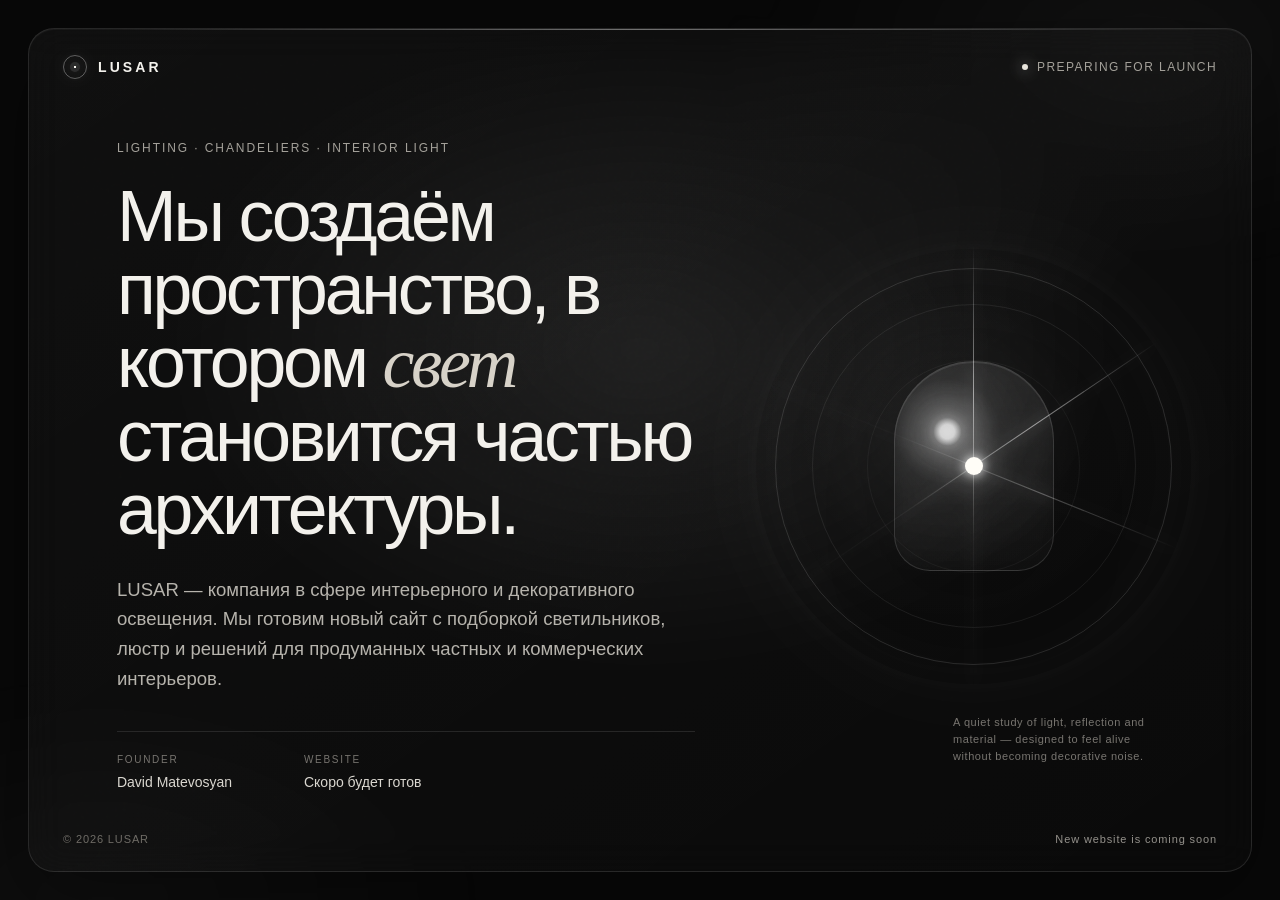
==== index.html @ 87728925 "Rename index(4).html to index.html" ====
<!doctype html>
<html lang="ru">
<head>
  <meta charset="utf-8" />
  <meta name="viewport" content="width=device-width,initial-scale=1,viewport-fit=cover" />
  <title>LUSAR — Lighting & Interiors</title>
  <meta name="description" content="LUSAR — свет, светильники и люстры для частных и коммерческих интерьеров. Новый сайт готовится к запуску." />
  <meta name="theme-color" content="#0a0a0a" />
  <meta name="robots" content="index,follow" />
  <meta property="og:title" content="LUSAR — сайт скоро откроется" />
  <meta property="og:description" content="Свет, светильники и люстры для продуманных интерьеров. Новый сайт LUSAR готовится к запуску." />
  <meta property="og:type" content="website" />
  <style>
    :root{
      --bg:#080808;
      --panel:rgba(255,255,255,.045);
      --line:rgba(255,255,255,.105);
      --text:#f3f1ec;
      --muted:#a4a19a;
      --soft:#d7d2c8;
      --glow:rgba(241,238,229,.16);
      --mx:50%; --my:42%;
    }
    *{box-sizing:border-box}
    html,body{height:100%;margin:0;background:var(--bg);color:var(--text)}
    body{
      font-family:Inter,ui-sans-serif,-apple-system,BlinkMacSystemFont,"Segoe UI",Roboto,Helvetica,Arial,sans-serif;
      overflow:hidden;
      -webkit-font-smoothing:antialiased;
      text-rendering:optimizeLegibility;
    }
    body::before{
      content:""; position:fixed; inset:-20%; pointer-events:none;
      background:
        radial-gradient(900px 600px at var(--mx) var(--my), rgba(255,255,255,.09), transparent 58%),
        radial-gradient(700px 420px at 78% 18%, rgba(255,255,255,.045), transparent 62%),
        radial-gradient(700px 420px at 20% 86%, rgba(255,255,255,.035), transparent 64%);
      filter:blur(10px); opacity:.92;
      transition:opacity .4s ease;
      animation:breathe 9s ease-in-out infinite alternate;
    }
    body::after{
      content:""; position:fixed; inset:0; pointer-events:none; opacity:.25;
      background-image:url("data:image/svg+xml,%3Csvg viewBox='0 0 220 220' xmlns='http://www.w3.org/2000/svg'%3E%3Cfilter id='n'%3E%3CfeTurbulence type='fractalNoise' baseFrequency='.95' numOctaves='3' stitchTiles='stitch'/%3E%3C/filter%3E%3Crect width='100%25' height='100%25' filter='url(%23n)' opacity='.12'/%3E%3C/svg%3E");
      mix-blend-mode:soft-light;
    }
    @keyframes breathe{from{transform:scale(1) translate3d(0,0,0)}to{transform:scale(1.04) translate3d(-1%,1%,0)}}
    @keyframes reveal{from{opacity:0;transform:translateY(14px);filter:blur(8px)}to{opacity:1;transform:none;filter:none}}
    @keyframes sheen{0%,75%{transform:translateX(-120%) skewX(-18deg)}100%{transform:translateX(180%) skewX(-18deg)}}
    @keyframes lineMove{0%{transform:translateX(-120%)}100%{transform:translateX(120%)}}

    .page{height:100svh;min-height:620px;padding:28px;position:relative;display:grid;place-items:stretch}
    .shell{
      position:relative; width:100%; height:100%; border:1px solid var(--line); border-radius:26px;
      background:linear-gradient(145deg,rgba(255,255,255,.035),rgba(255,255,255,.012));
      backdrop-filter:blur(18px); -webkit-backdrop-filter:blur(18px);
      overflow:hidden; isolation:isolate;
      box-shadow:inset 0 1px 0 rgba(255,255,255,.04), 0 24px 80px rgba(0,0,0,.35);
    }
    .shell::before{
      content:""; position:absolute; left:7%; right:7%; top:0; height:1px; opacity:.7;
      background:linear-gradient(90deg,transparent,rgba(255,255,255,.55),transparent);
      animation:lineMove 9s linear infinite;
    }
    .topbar{position:absolute;left:34px;right:34px;top:26px;display:flex;align-items:center;justify-content:space-between;z-index:4}
    .brand{display:flex;align-items:center;gap:11px;letter-spacing:.22em;font-weight:650;font-size:14px}
    .mark{width:24px;height:24px;border:1px solid rgba(255,255,255,.32);border-radius:50%;position:relative;box-shadow:0 0 30px rgba(255,255,255,.06)}
    .mark::before{content:"";position:absolute;inset:6px;border-radius:50%;background:radial-gradient(circle,#faf8f2 0 18%,rgba(255,255,255,.12) 20% 100%);box-shadow:0 0 18px rgba(255,255,255,.22)}
    .status{display:flex;align-items:center;gap:9px;color:var(--muted);font-size:12px;letter-spacing:.12em;text-transform:uppercase}
    .dot{width:6px;height:6px;border-radius:50%;background:#e8e5dc;box-shadow:0 0 16px rgba(255,255,255,.65)}

    .content{height:100%;display:grid;grid-template-columns:minmax(0,1.1fr) minmax(300px,.72fr);align-items:end;padding:112px 7.2% 7.2%;gap:7vw;position:relative;z-index:2}
    .copy{align-self:end;max-width:820px}
    .eyebrow{font-size:12px;letter-spacing:.16em;text-transform:uppercase;color:var(--muted);margin-bottom:25px;animation:reveal .9s .08s both}
    h1{margin:0;max-width:780px;font-weight:430;letter-spacing:-.045em;line-height:1.02;font-size:clamp(42px,5.6vw,82px);animation:reveal 1.05s .16s both}
    h1 em{font-family:Georgia,"Times New Roman",serif;font-weight:400;font-style:italic;color:var(--soft)}
    .lead{margin:28px 0 0;max-width:640px;color:#b6b3ac;font-size:clamp(16px,1.45vw,20px);line-height:1.6;animation:reveal 1s .27s both}
    .meta{display:flex;gap:42px;margin-top:38px;padding-top:22px;border-top:1px solid var(--line);animation:reveal 1s .38s both}
    .meta-item{min-width:145px}
    .meta-label{display:block;color:#77746f;text-transform:uppercase;font-size:10px;letter-spacing:.17em;margin-bottom:8px}
    .meta-value{font-size:14px;color:#dad7d0}

    .visual{align-self:stretch;position:relative;min-height:420px;display:flex;align-items:center;justify-content:center;animation:reveal 1.2s .2s both}
    .orb{position:absolute;width:min(34vw,470px);aspect-ratio:1;border-radius:50%;background:radial-gradient(circle at 44% 42%,rgba(255,255,255,.96) 0 2%,rgba(255,255,255,.25) 4%,rgba(255,255,255,.06) 15%,rgba(255,255,255,.018) 38%,transparent 66%);filter:blur(.2px);opacity:.72;box-shadow:0 0 120px rgba(255,255,255,.06);animation:breathe 7s ease-in-out infinite alternate-reverse}
    .ring{position:absolute;width:min(31vw,430px);aspect-ratio:1;border-radius:50%;border:1px solid rgba(255,255,255,.13);box-shadow:inset 0 0 60px rgba(255,255,255,.025),0 0 80px rgba(255,255,255,.03)}
    .ring::before,.ring::after{content:"";position:absolute;border-radius:50%;inset:9%;border:1px solid rgba(255,255,255,.07)}
    .ring::after{inset:23%;border-color:rgba(255,255,255,.045)}
    .beam{position:absolute;width:1px;height:68%;top:16%;background:linear-gradient(180deg,transparent,rgba(255,255,255,.55),rgba(255,255,255,.05),transparent);box-shadow:0 0 18px rgba(255,255,255,.25)}
    .beam.b2{transform:rotate(56deg)} .beam.b3{transform:rotate(112deg);opacity:.55}
    .glass{position:absolute;width:160px;height:210px;border:1px solid rgba(255,255,255,.13);border-radius:80px 80px 36px 36px;background:linear-gradient(180deg,rgba(255,255,255,.055),rgba(255,255,255,.01));backdrop-filter:blur(8px);overflow:hidden;box-shadow:inset 0 1px 0 rgba(255,255,255,.09),0 30px 70px rgba(0,0,0,.2)}
    .glass::after{content:"";position:absolute;top:-10%;left:-80%;width:45%;height:120%;background:linear-gradient(90deg,transparent,rgba(255,255,255,.16),transparent);animation:sheen 7s ease-in-out infinite}
    .core{position:absolute;width:18px;height:18px;border-radius:50%;background:#fffdf7;box-shadow:0 0 12px #fff,0 0 32px rgba(255,255,255,.75),0 0 80px rgba(255,255,255,.28)}
    .caption{position:absolute;bottom:4%;right:0;width:210px;color:#77746f;font-size:11px;line-height:1.55;letter-spacing:.05em}

    .foot{position:absolute;left:34px;right:34px;bottom:26px;display:flex;justify-content:space-between;align-items:center;color:#6f6c66;font-size:11px;letter-spacing:.08em;z-index:4}
    .foot span:last-child{color:#94918b}

    @media (max-width:900px){
      body{overflow:auto}
      .page{height:auto;min-height:100svh;padding:14px}
      .shell{min-height:calc(100svh - 28px);border-radius:20px}
      .topbar{left:20px;right:20px;top:20px}
      .content{grid-template-columns:1fr;padding:96px 22px 86px;gap:12px;align-items:center}
      .visual{position:absolute;inset:10% -18% auto auto;width:72vw;height:52vh;min-height:0;opacity:.48;z-index:-1}
      .copy{align-self:center;max-width:680px}
      h1{font-size:clamp(42px,12vw,68px);max-width:640px}
      .lead{font-size:16px;max-width:540px;margin-top:22px}
      .meta{gap:24px;flex-wrap:wrap;margin-top:30px}
      .caption{display:none}
      .foot{left:20px;right:20px;bottom:19px}
    }
    @media (max-width:560px){
      .status{font-size:10px}.status .status-text{display:none}
      .brand{font-size:13px}.mark{width:22px;height:22px}
      .content{padding-left:18px;padding-right:18px}
      h1{font-size:clamp(39px,12.5vw,54px);line-height:1.04}
      .eyebrow{margin-bottom:18px;font-size:10px}
      .lead{font-size:15px;line-height:1.55}
      .meta{display:grid;grid-template-columns:1fr 1fr;gap:18px 20px;padding-top:18px}
      .meta-item{min-width:0}
      .foot{font-size:9px;gap:12px}.foot span:last-child{text-align:right}
      .visual{right:-31%;top:10%;width:88vw;height:48vh}
    }
    @media (prefers-reduced-motion:reduce){*,*::before,*::after{animation:none!important;transition:none!important}}
  </style>
</head>
<body>
  <main class="page">
    <section class="shell" aria-label="LUSAR — временная страница">
      <header class="topbar">
        <div class="brand"><span class="mark" aria-hidden="true"></span><span>LUSAR</span></div>
        <div class="status"><span class="dot"></span><span class="status-text">Preparing for launch</span></div>
      </header>

      <div class="content">
        <div class="copy">
          <div class="eyebrow">Lighting · Chandeliers · Interior light</div>
          <h1>Мы создаём пространство, в котором <em>свет</em> становится частью архитектуры.</h1>
          <p class="lead">LUSAR — компания в сфере интерьерного и декоративного освещения. Мы готовим новый сайт с подборкой светильников, люстр и решений для продуманных частных и коммерческих интерьеров.</p>
          <div class="meta">
            <div class="meta-item"><span class="meta-label">Founder</span><span class="meta-value">David Matevosyan</span></div>
            <div class="meta-item"><span class="meta-label">Website</span><span class="meta-value">Скоро будет готов</span></div>
          </div>
        </div>

        <div class="visual" aria-hidden="true">
          <div class="orb"></div>
          <div class="ring"></div>
          <div class="beam"></div>
          <div class="beam b2"></div>
          <div class="beam b3"></div>
          <div class="glass"></div>
          <div class="core"></div>
          <div class="caption">A quiet study of light, reflection and material — designed to feel alive without becoming decorative noise.</div>
        </div>
      </div>

      <footer class="foot"><span>© 2026 LUSAR</span><span>New website is coming soon</span></footer>
    </section>
  </main>
  <script>
    const root=document.documentElement;
    let tx=50,ty=42,cx=50,cy=42,raf;
    const tick=()=>{cx+=(tx-cx)*.08;cy+=(ty-cy)*.08;root.style.setProperty('--mx',cx+'%');root.style.setProperty('--my',cy+'%');raf=requestAnimationFrame(tick)};
    if(!matchMedia('(prefers-reduced-motion: reduce)').matches){
      addEventListener('pointermove',e=>{tx=(e.clientX/innerWidth)*100;ty=(e.clientY/innerHeight)*100},{passive:true});
      tick();
    }
  </script>
</body>
</html>
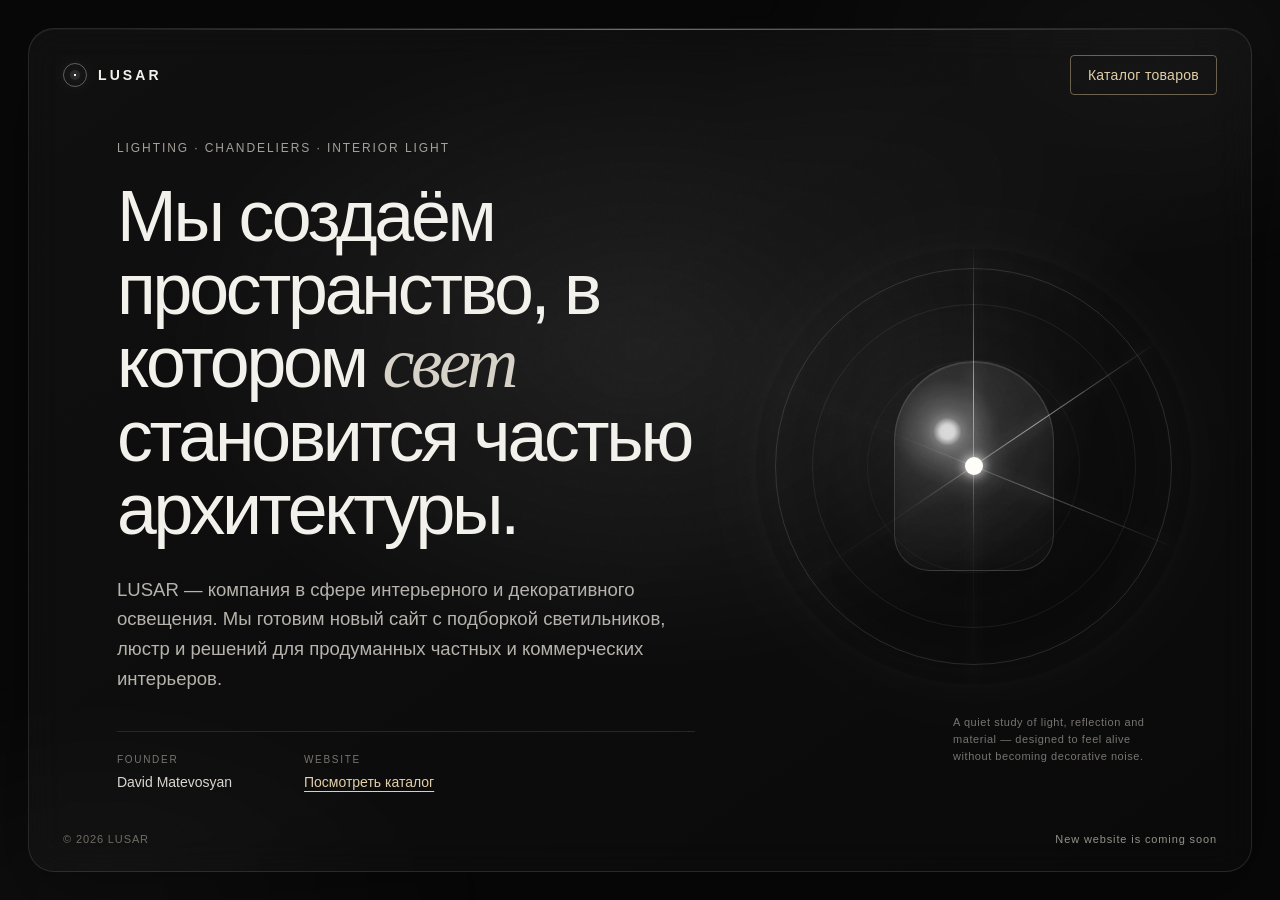
==== commit ce2294c1: "Connect public product catalog to Lusar manager panel Add searchable categories, product galleries, " ====
--- a/index.html
+++ b/index.html
@@ -66,6 +66,7 @@
     .brand{display:flex;align-items:center;gap:11px;letter-spacing:.22em;font-weight:650;font-size:14px}
     .mark{width:24px;height:24px;border:1px solid rgba(255,255,255,.32);border-radius:50%;position:relative;box-shadow:0 0 30px rgba(255,255,255,.06)}
     .mark::before{content:"";position:absolute;inset:6px;border-radius:50%;background:radial-gradient(circle,#faf8f2 0 18%,rgba(255,255,255,.12) 20% 100%);box-shadow:0 0 18px rgba(255,255,255,.22)}
+    .catalog-link{display:inline-flex;align-items:center;justify-content:center;border:1px solid rgba(215,194,153,.45);border-radius:4px;padding:11px 17px;font-size:14px;color:#e2cfaa;letter-spacing:.02em;text-decoration:none;transition:background .2s}.catalog-link:hover{background:rgba(215,194,153,.08)}.catalog-link:focus-visible{outline:2px solid #d7c299;outline-offset:5px}
     .status{display:flex;align-items:center;gap:9px;color:var(--muted);font-size:12px;letter-spacing:.12em;text-transform:uppercase}
     .dot{width:6px;height:6px;border-radius:50%;background:#e8e5dc;box-shadow:0 0 16px rgba(255,255,255,.65)}
 
@@ -129,7 +130,7 @@
     <section class="shell" aria-label="LUSAR — временная страница">
       <header class="topbar">
         <div class="brand"><span class="mark" aria-hidden="true"></span><span>LUSAR</span></div>
-        <div class="status"><span class="dot"></span><span class="status-text">Preparing for launch</span></div>
+        <a class="catalog-link" href="catalog.html">Каталог товаров</a>
       </header>
 
       <div class="content">
@@ -139,7 +140,7 @@
           <p class="lead">LUSAR — компания в сфере интерьерного и декоративного освещения. Мы готовим новый сайт с подборкой светильников, люстр и решений для продуманных частных и коммерческих интерьеров.</p>
           <div class="meta">
             <div class="meta-item"><span class="meta-label">Founder</span><span class="meta-value">David Matevosyan</span></div>
-            <div class="meta-item"><span class="meta-label">Website</span><span class="meta-value">Скоро будет готов</span></div>
+            <div class="meta-item"><span class="meta-label">Website</span><a class="meta-value" href="catalog.html" style="color:#e2cfaa;text-underline-offset:4px">Посмотреть каталог</a></div>
           </div>
         </div>
 
@@ -169,3 +170,4 @@
   </script>
 </body>
 </html>
+
